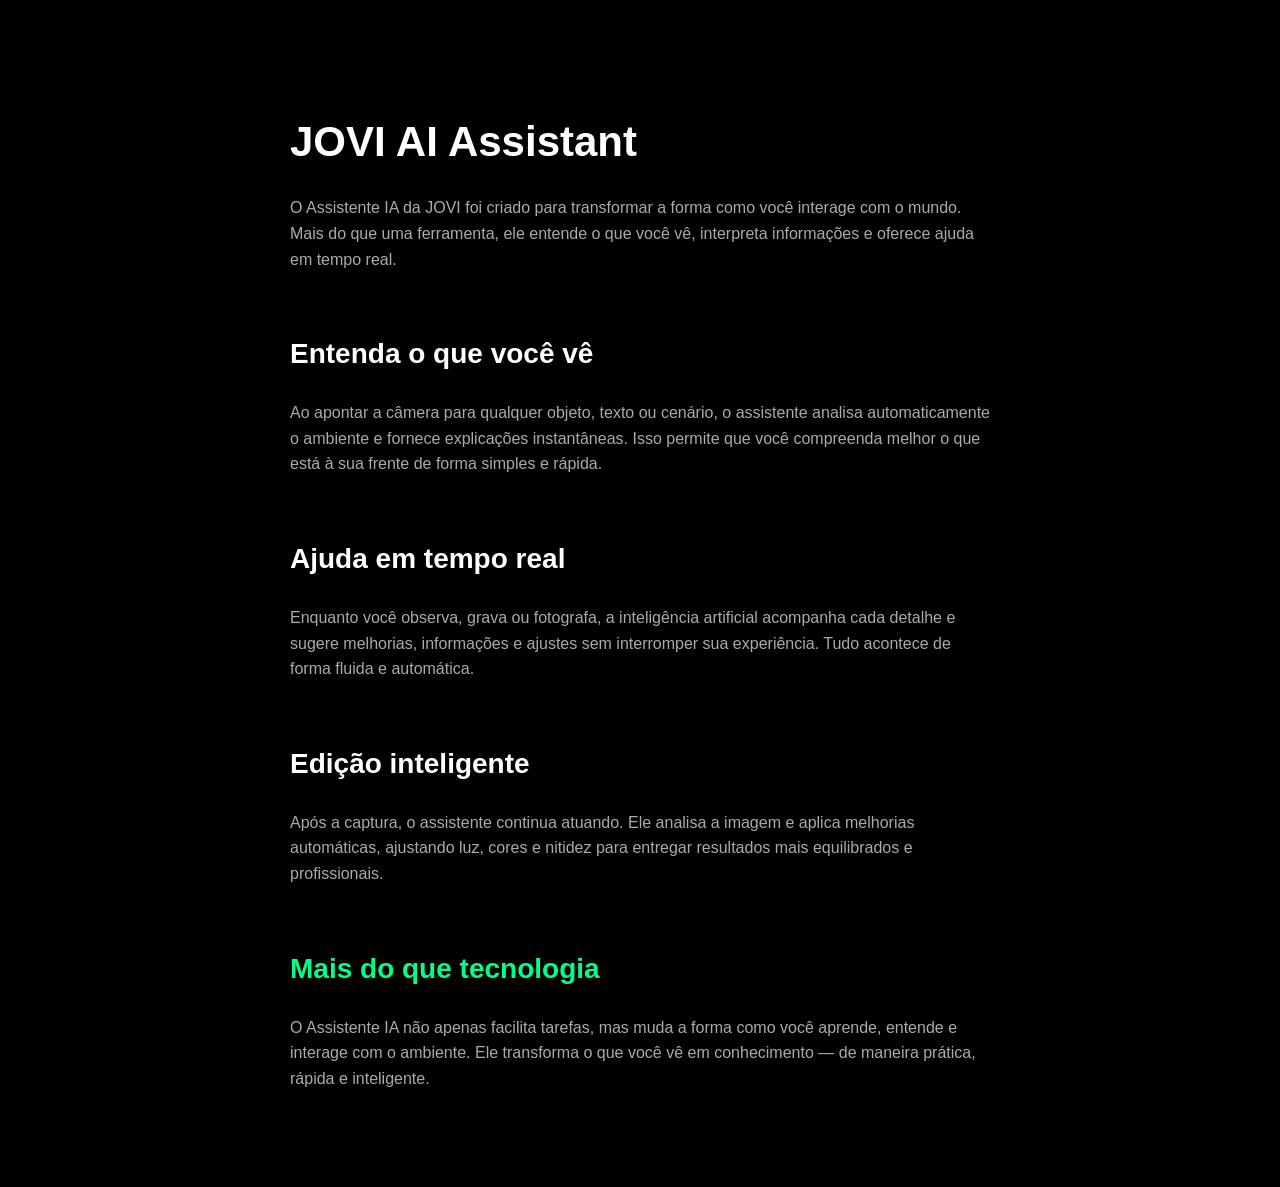
==== assistente.html @ ef46d718 "Add files via upload" ====
<!DOCTYPE html>
<html lang="pt-br">
<head>
<meta charset="UTF-8">
<meta name="viewport" content="width=device-width, initial-scale=1.0">
<title>JOVI AI Assistant</title>

<style>
body {
    margin: 0;
    font-family: Arial, sans-serif;
    background: #000;
    color: white;
    line-height: 1.6;
}

/* CONTAINER */
.container {
    max-width: 700px;
    margin: auto;
    padding: 80px 20px;
}

/* TÍTULOS */
h1 {
    font-size: 42px;
    margin-bottom: 20px;
}

h2 {
    font-size: 28px;
    margin-top: 60px;
}

/* TEXTO */
p {
    color: #aaa;
    margin-top: 10px;
}

/* DESTAQUE */
.destaque {
    color: #00ff88;
}
</style>

</head>

<body>

<div class="container">

<h1>JOVI AI Assistant</h1>

<p>
O Assistente IA da JOVI foi criado para transformar a forma como você interage com o mundo. 
Mais do que uma ferramenta, ele entende o que você vê, interpreta informações e oferece ajuda em tempo real.
</p>

<h2>Entenda o que você vê</h2>

<p>
Ao apontar a câmera para qualquer objeto, texto ou cenário, o assistente analisa automaticamente o ambiente 
e fornece explicações instantâneas. Isso permite que você compreenda melhor o que está à sua frente de forma simples e rápida.
</p>

<h2>Ajuda em tempo real</h2>

<p>
Enquanto você observa, grava ou fotografa, a inteligência artificial acompanha cada detalhe e sugere melhorias, 
informações e ajustes sem interromper sua experiência. Tudo acontece de forma fluida e automática.
</p>

<h2>Edição inteligente</h2>

<p>
Após a captura, o assistente continua atuando. Ele analisa a imagem e aplica melhorias automáticas, 
ajustando luz, cores e nitidez para entregar resultados mais equilibrados e profissionais.
</p>

<h2 class="destaque">Mais do que tecnologia</h2>

<p>
O Assistente IA não apenas facilita tarefas, mas muda a forma como você aprende, entende e interage com o ambiente. 
Ele transforma o que você vê em conhecimento — de maneira prática, rápida e inteligente.
</p>

</div>

</body>
</html>
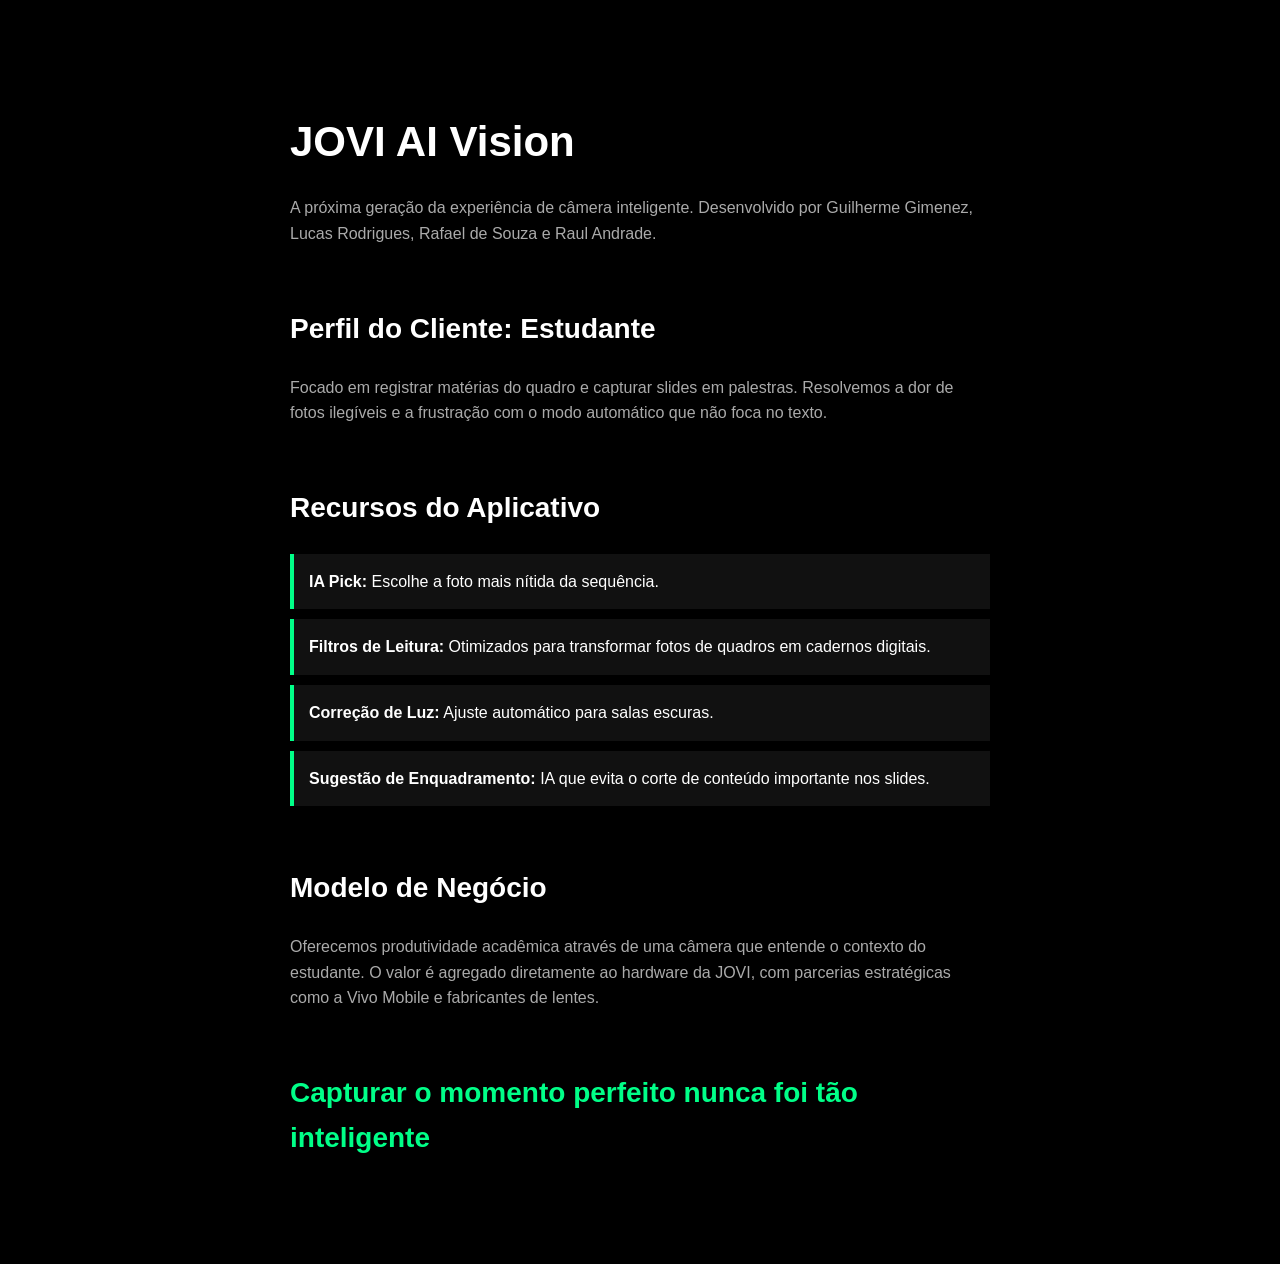
==== commit fee90e40: "Update assistente.html" ====
--- a/assistente.html
+++ b/assistente.html
@@ -3,7 +3,7 @@
 <head>
 <meta charset="UTF-8">
 <meta name="viewport" content="width=device-width, initial-scale=1.0">
-<title>JOVI AI Assistant</title>
+<title>JOVI AI Vision - Próxima Geração</title>
 
 <style>
 body {
@@ -42,6 +42,19 @@
 .destaque {
     color: #00ff88;
 }
+
+/* LISTAS DE RECURSOS */
+.recursos {
+    list-style: none;
+    padding: 0;
+}
+
+.recursos li {
+    background: #111;
+    margin-bottom: 10px;
+    padding: 15px;
+    border-left: 4px solid #00ff88;
+}
 </style>
 
 </head>
@@ -50,42 +63,34 @@
 
 <div class="container">
 
-<h1>JOVI AI Assistant</h1>
+<h1>JOVI AI Vision</h1>
 
 <p>
-O Assistente IA da JOVI foi criado para transformar a forma como você interage com o mundo. 
-Mais do que uma ferramenta, ele entende o que você vê, interpreta informações e oferece ajuda em tempo real.
+A próxima geração da experiência de câmera inteligente. 
+Desenvolvido por Guilherme Gimenez, Lucas Rodrigues, Rafael de Souza e Raul Andrade.
 </p>
 
-<h2>Entenda o que você vê</h2>
+<h2>Perfil do Cliente: Estudante</h2>
 
 <p>
-Ao apontar a câmera para qualquer objeto, texto ou cenário, o assistente analisa automaticamente o ambiente 
-e fornece explicações instantâneas. Isso permite que você compreenda melhor o que está à sua frente de forma simples e rápida.
+Focado em registrar matérias do quadro e capturar slides em palestras. 
+Resolvemos a dor de fotos ilegíveis e a frustração com o modo automático que não foca no texto.
 </p>
 
-<h2>Ajuda em tempo real</h2>
+<h2>Recursos do Aplicativo</h2>
+
+<ul class="recursos">
+    <li><strong>IA Pick:</strong> Escolhe a foto mais nítida da sequência.</li>
+    <li><strong>Filtros de Leitura:</strong> Otimizados para transformar fotos de quadros em cadernos digitais.</li>
+    <li><strong>Correção de Luz:</strong> Ajuste automático para salas escuras.</li>
+    <li><strong>Sugestão de Enquadramento:</strong> IA que evita o corte de conteúdo importante nos slides.</li>
+</ul>
+
+<h2>Modelo de Negócio</h2>
 
 <p>
-Enquanto você observa, grava ou fotografa, a inteligência artificial acompanha cada detalhe e sugere melhorias, 
-informações e ajustes sem interromper sua experiência. Tudo acontece de forma fluida e automática.
+Oferecemos produtividade acadêmica através de uma câmera que entende o contexto do estudante. 
+O valor é agregado diretamente ao hardware da JOVI, com parcerias estratégicas como a Vivo Mobile e fabricantes de lentes.
 </p>
 
-<h2>Edição inteligente</h2>
-
-<p>
-Após a captura, o assistente continua atuando. Ele analisa a imagem e aplica melhorias automáticas, 
-ajustando luz, cores e nitidez para entregar resultados mais equilibrados e profissionais.
-</p>
-
-<h2 class="destaque">Mais do que tecnologia</h2>
-
-<p>
-O Assistente IA não apenas facilita tarefas, mas muda a forma como você aprende, entende e interage com o ambiente. 
-Ele transforma o que você vê em conhecimento — de maneira prática, rápida e inteligente.
-</p>
-
-</div>
-
-</body>
-</html>+<h2 class="destaque">Capturar o momento perfeito nunca foi tão inteligente</h2>
